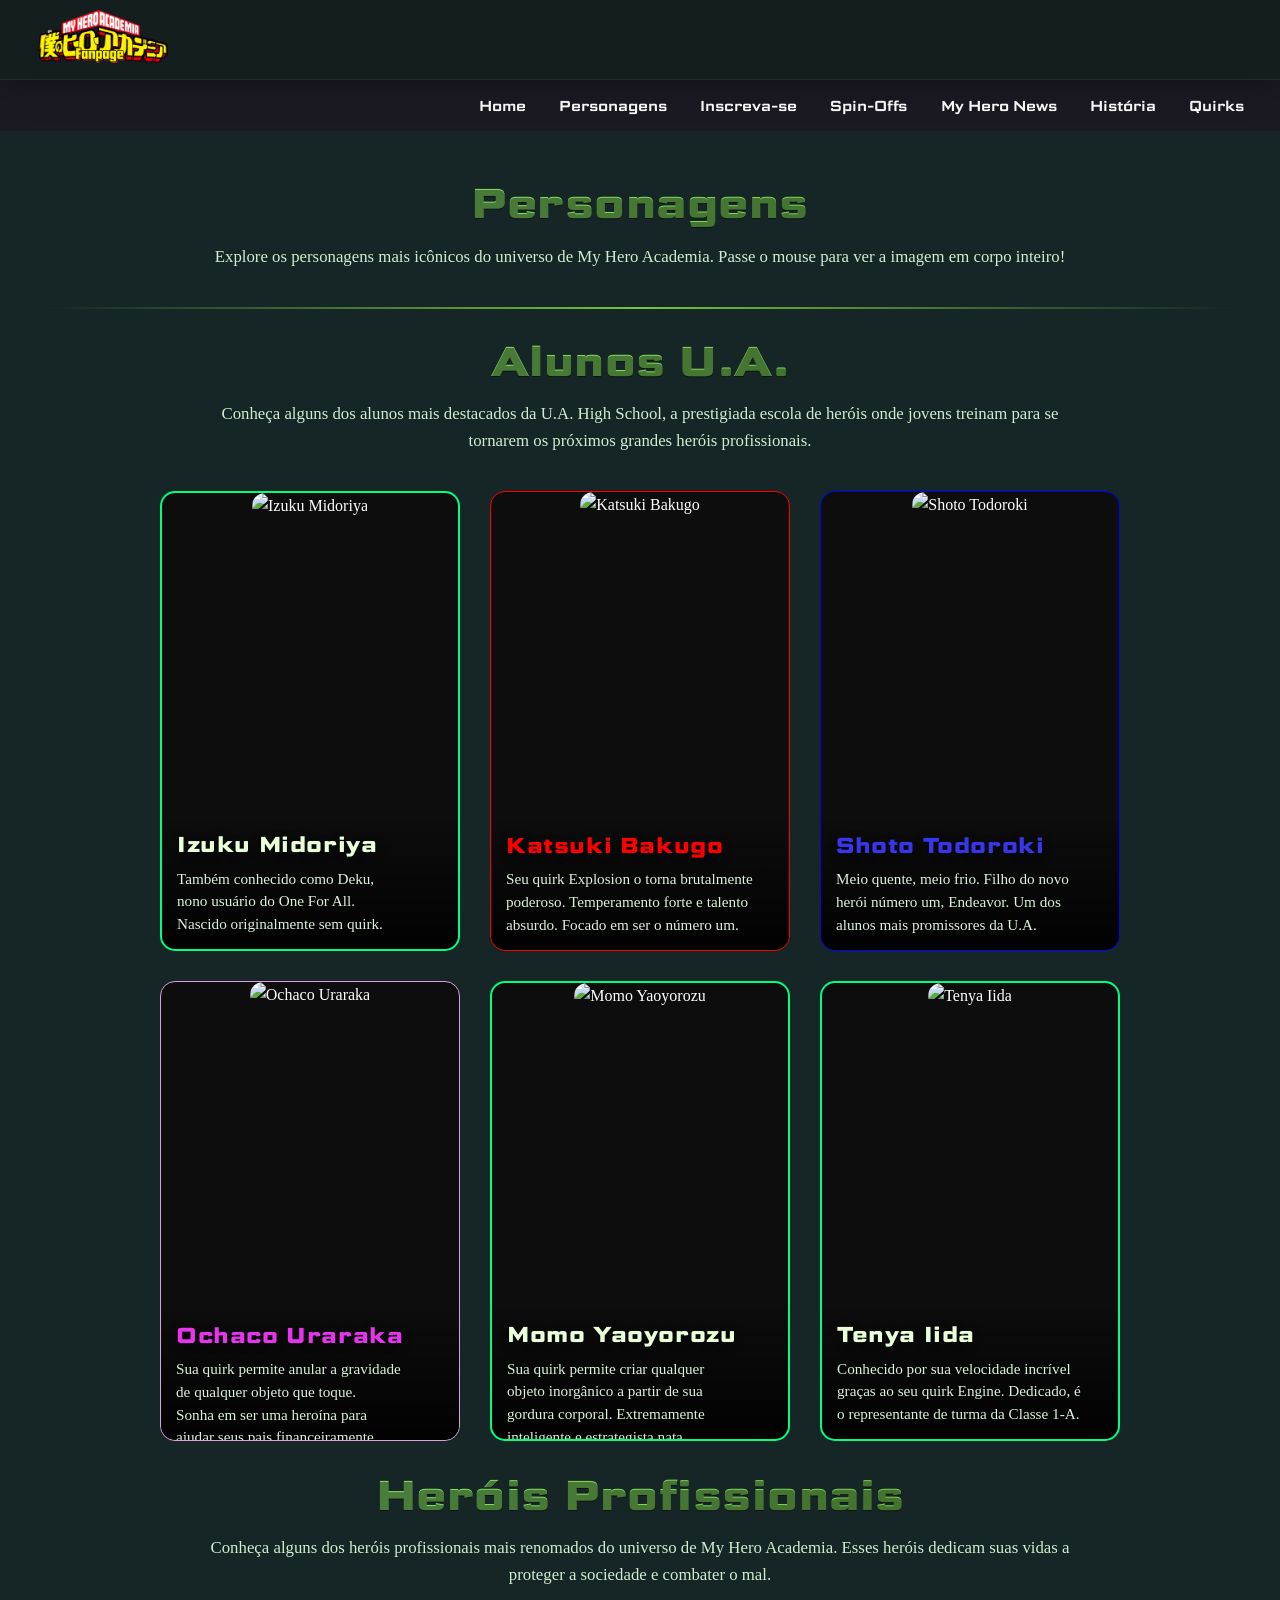
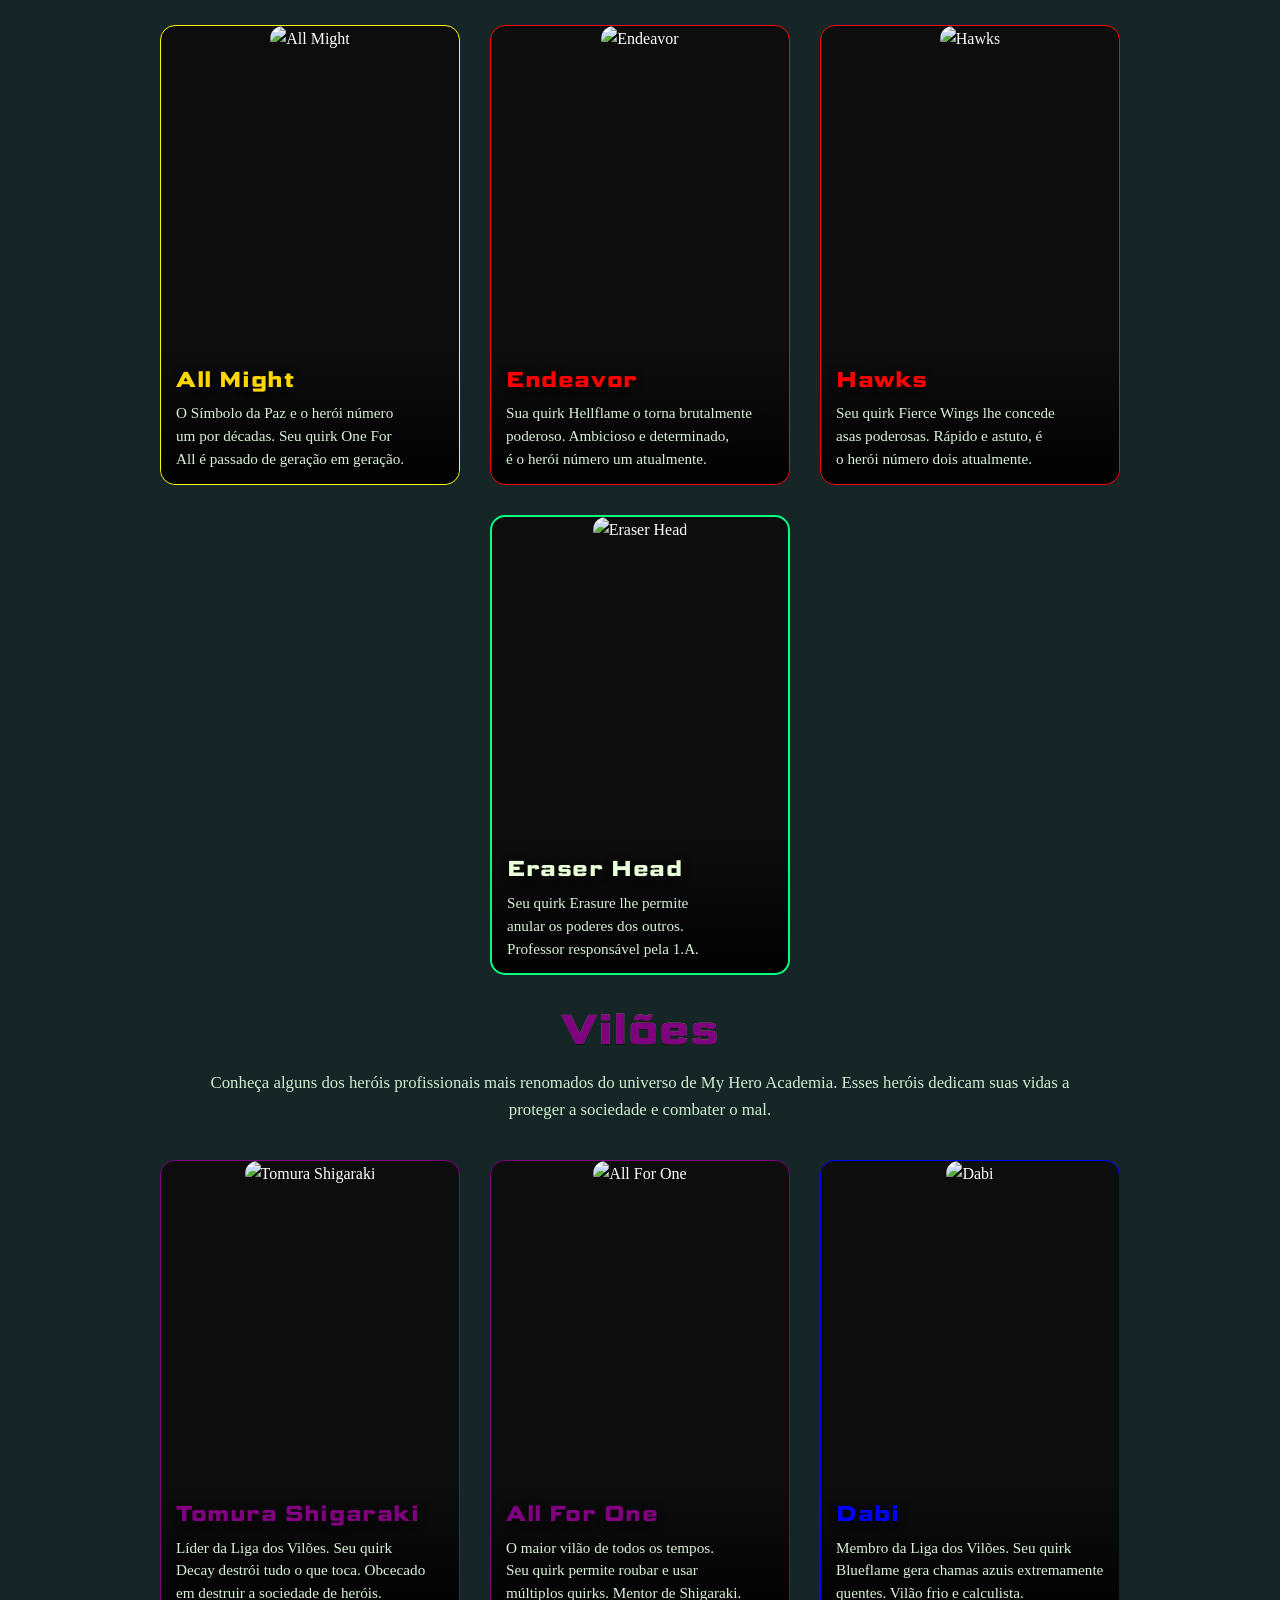
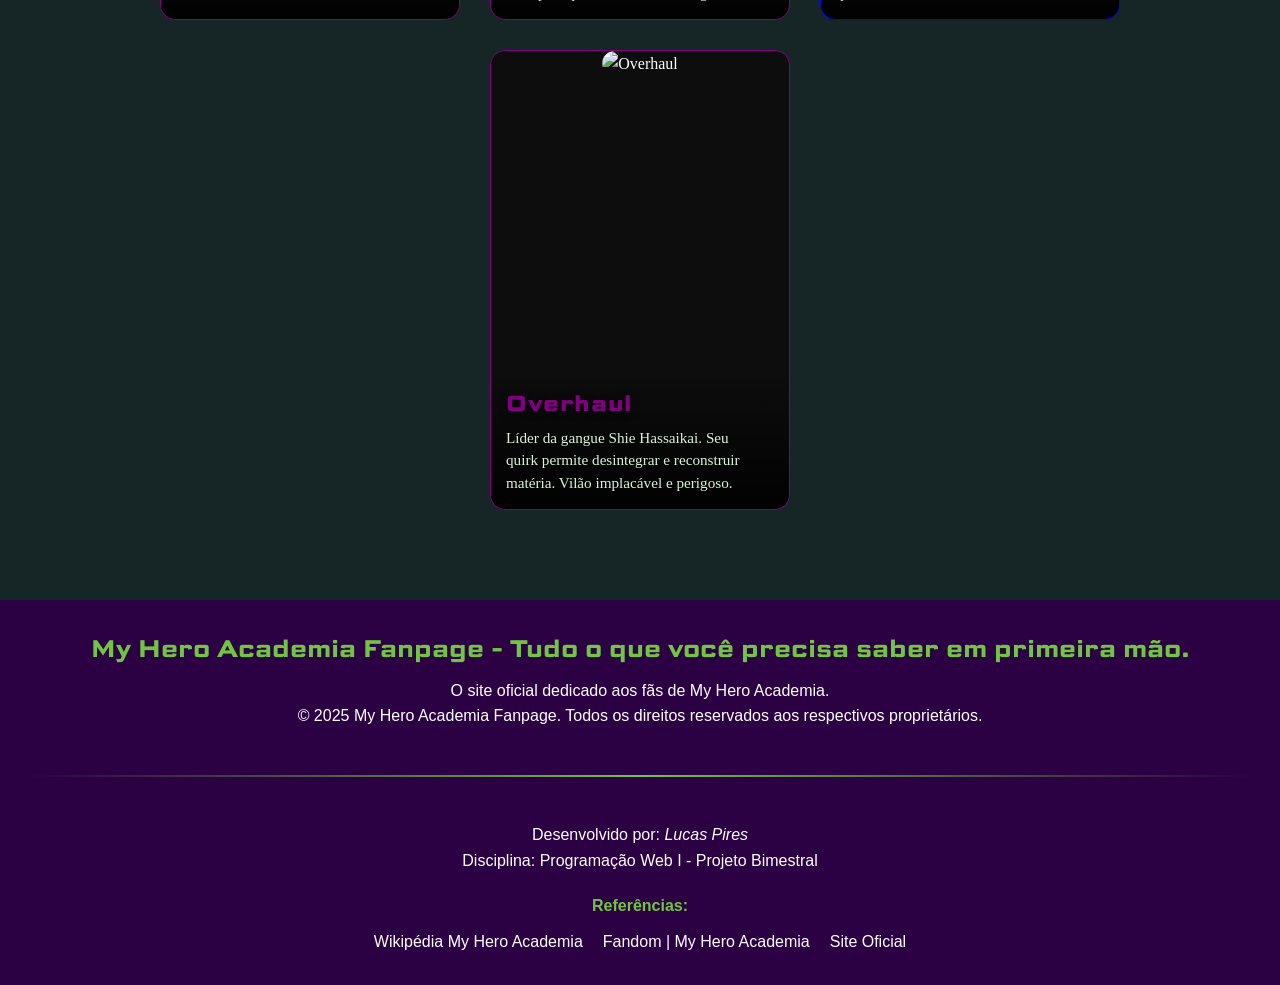
==== paginas/personagens/personagens.html @ e218131f "Project base version uploaded V.1.0 Upload inicial contendo todos os arquivos do projeto: páginas HT" ====
<!DOCTYPE html>
<html lang="pt-br">

<head>
    <meta charset="UTF-8">
    <meta name="viewport" content="width=device-width, initial-scale=1.0">
    <meta name="author" content="Lucas Pires">
    <title> Boku no Hero Fanpage | Personagens </title>
    <link rel="stylesheet" href="../../style.css">
    <link rel="stylesheet" href="../../css/personagens.css">
    <link rel="shortcut icon" href="../../imagens/ico/ua.ico" type="image/x-icon">
</head>

<body>

    <div class="container-header-nav">
        <header class="header-opacidade">
            <a href="../../index.html">
                <img src="../../imagens/logo.png" alt="Logo de Boku No Hero Academia" class="logo">
            </a>
        </header>

        <nav class="navbar">
            <ul class="nav-list">
                <li><a href="../../index.html" class="nav-link" title="Acesse a página inicial.">Home</a></li>
                <li><a href="personagens.html" class="nav-link"
                        title="Conheça os personagens de Boku No Hero Academia.">Personagens</a></li>
                <li><a href="../inscricao/inscricao.html" class="nav-link"
                        title="Inscreva-se no Fan Clube de Boku No Hero Academia e realize sua matrícula na U.A.">Inscreva-se</a>
                </li>
                <li><a href="../spin-offs/spin-offs.html" class="nav-link"
                        title="Descubra todos os Spin-Offs de Boku No Hero Academia.">Spin-Offs</a></li>
                <li><a href="../mhn/my-hero-news.html" class="nav-link"
                        title="Página noticiária que se passa no universo da obra.">My Hero News</a></li>
                <li><a href="../historia/historia.html" class="nav-link"
                        title="Descubra a história de Boku No Hero Academia.">História</a></li>
                <li><a href="../quirks/quirks.html" class="nav-link"
                        title="Conheça os Quirks, os poderes especiais de Boku No Hero Academia.">Quirks</a></li>
            </ul>
        </nav>
    </div>

    <main id="personagens">

        <h1 class="titulo-pagina">Personagens</h1>
        <p class="descricao-pagina">
            Explore os personagens mais icônicos do universo de My Hero Academia.
            Passe o mouse para ver a imagem em corpo inteiro!
        </p>

        <hr style="border: none; height: 2px; background: linear-gradient(90deg, transparent, #72c443, transparent); margin: 20px 0;">

        <h1 class="titulo-pagina">Alunos U.A.</h1>
        <p class="descricao-pagina">
            Conheça alguns dos alunos mais destacados da U.A. High School,
            a prestigiada escola de heróis onde jovens treinam para se tornarem os próximos grandes heróis profissionais.
        </p>

        <div class="cards-container">

            <div class="card-personagem">
                <div class="img-area">
                    <img class="thumb"
                        src="https://preview.redd.it/vigilante-deku-style-v0-ijtyxvzesxpe1.jpeg?width=640&crop=smart&auto=webp&s=872dcbac3f96461f35acb9d9fd3434a95d81e3b7"
                        alt="Izuku Midoriya" style="border-radius: 18px;">

                    <img class="full-body" src="../../imagens/personagens/deku.png" alt="Izuku Midoriya corpo inteiro">
                </div>

                <div class="info-area">
                    <h2>Izuku Midoriya</h2>
                    <p>
                        Também conhecido como Deku, nono usuário do One For All. Nascido originalmente sem quirk.
                    </p>
                </div>
            </div>

            <div class="card-personagem card-bakugo" style="border: 1px solid red;">
                <div class="img-area">
                    <img class="thumb" src="https://i.pinimg.com/736x/92/e4/c5/92e4c5646c1b04efc0bbd9957bdf4e2d.jpg"
                        alt="Katsuki Bakugo" style="border-radius: 18px;">

                    <img class="full-body" src="../../imagens/personagens/bakugo.png"
                        alt="Katsuki Bakugo corpo inteiro">
                </div>

                <div class="info-area">
                    <h2 style="color: red;">Katsuki Bakugo</h2>
                    <p>
                        Seu quirk Explosion o torna brutalmente poderoso.
                        Temperamento forte e talento absurdo. Focado em ser o número um.
                    </p>
                </div>
            </div>

            <div class="card-personagem card-todoroki" style="border: 1px solid blue;">
                <div class="img-area">
                    <img class="thumb"
                        src="https://pm1.aminoapps.com/6490/48141890938c97d7664d46cf19d57b060b70fa75_hq.jpg"
                        alt="Shoto Todoroki" style="border-radius: 18px;">

                    <img class="full-body" src="../../imagens/personagens/todoroki.png"
                        alt="Shoto Todoroki corpo inteiro">
                </div>

                <div class="info-area">
                    <h2 style="color: rgb(54, 54, 235);">Shoto Todoroki</h2>
                    <p>
                        Meio quente, meio frio. Filho do novo herói número um, Endeavor.
                        Um dos alunos mais promissores da U.A.
                    </p>
                </div>
            </div>

            <div class="card-personagem card-uraraka" style="border: 1px solid plum;">
                <div class="img-area">
                    <img class="thumb"
                        src="https://pm1.aminoapps.com/6834/b386e587ccb9576a11d9d908646e8fb440663c0av2_hq.jpg"
                        alt="Ochaco Uraraka" style="border-radius: 18px;">

                    <img class="full-body" src="../../imagens/personagens/uraraka.png"
                        alt="Ochaco Uraraka corpo inteiro">
                </div>

                <div class="info-area">
                    <h2 style="color: rgb(229, 54, 235);">Ochaco Uraraka</h2>
                    <p>
                        Sua quirk permite anular a gravidade de qualquer objeto que toque.
                        Sonha em ser uma heroína para ajudar seus pais financeiramente.
                    </p>
                </div>
            </div>

            <div class="card-personagem">
                <div class="img-area">
                    <img class="thumb"
                        src="https://preview.redd.it/does-momo-yaoyorozu-ever-use-her-lower-body-to-create-v0-bw857d844bzc1.jpeg?auto=webp&s=83d9a5a387cf07139972d1e2f5eb70a03062ea86"
                        alt="Momo Yaoyorozu" style="border-radius: 18px;">

                    <img class="full-body" src="../../imagens/personagens/momo.png" alt="Momo Yaoyorozu corpo inteiro">
                </div>

                <div class="info-area">
                    <h2>Momo Yaoyorozu</h2>
                    <p>
                        Sua quirk permite criar qualquer objeto inorgânico a partir de sua gordura corporal.
                        Extremamente inteligente e estrategista nata.
                    </p>
                </div>
            </div>

            <div class="card-personagem">
                <div class="img-area">
                    <img class="thumb"
                        src="https://images-wixmp-ed30a86b8c4ca887773594c2.wixmp.com/f/4319c4ea-3335-4fc3-8ff4-f55644d2c1c8/dbn10u2-08b107bd-9437-4ea1-8387-e49a926c5c4f.png?token=eyJ0eXAiOiJKV1QiLCJhbGciOiJIUzI1NiJ9.[base64].fahmNFC7sOkbP_rhOL8w3tUUQLDtYwYJjwqihrWiUcc"
                        alt="Tenya Iida" style="border-radius: 18px;">

                    <img class="full-body" src="../../imagens/personagens/iida.png" alt="Tenya Iida corpo inteiro">
                </div>

                <div class="info-area">
                    <h2>Tenya Iida</h2>
                    <p>
                        Conhecido por sua velocidade incrível graças ao seu quirk Engine.
                        Dedicado, é o representante de turma da Classe 1-A.
                    </p>
                </div>
            </div>
        </div>

        <div class="espacamento"></div>

        <h1 class="titulo-pagina">Heróis Profissionais</h1>
        <p class="descricao-pagina">
            Conheça alguns dos heróis profissionais mais renomados do universo de My Hero Academia.
            Esses heróis dedicam suas vidas a proteger a sociedade e combater o mal.
        </p>

        <div class="espacamento"></div>

        <div class="cards-container">

            <div class="card-personagem card-allmight" style="border: 1px solid yellow;">
                <div class="img-area">
                    <img class="thumb card-allmight"
                        src="https://static0.colliderimages.com/wordpress/wp-content/uploads/2025/06/all-might-standing-in-the-sun-in-my-hero-academia-season-1.png?w=1200&h=675&fit=crop"
                        alt="All Might" style="border-radius: 18px;">

                    <img class="full-body" src="../../imagens/personagens/allmight.png" alt="All Might corpo inteiro">
                </div>

                <div class="info-area">
                    <h2 style="color: gold;">All Might</h2>
                    <p>
                        O Símbolo da Paz e o herói número um por décadas.
                        Seu quirk One For All é passado de geração em geração.
                    </p>
                </div>
            </div>

            <div class="card-personagem card-bakugo" style="border: 1px solid red;">
                <div class="img-area">
                    <img class="thumb"
                        src="https://encrypted-tbn0.gstatic.com/images?q=tbn:ANd9GcRVinLU0cwctUr1KSZgvYWrviCswihO_feOXg&s"
                        alt="Endeavor" style="border-radius: 18px;">

                    <img class="full-body" src="../../imagens/personagens/endeavor.png" alt="Endeavor corpo inteiro">
                </div>

                <div class="info-area">
                    <h2 style="color: red;">Endeavor</h2>
                    <p>
                        Sua quirk Hellflame o torna brutalmente poderoso.
                        Ambicioso e determinado, é o herói número um atualmente.
                    </p>
                </div>
            </div>

            <div class="card-personagem card-bakugo" style="border: 1px solid red;">
                <div class="img-area">
                    <img class="thumb" src="https://sm.ign.com/ign_br/screenshot/default/hawks-2_d3cd.png" alt="Hawks"
                        style="border-radius: 18px;">

                    <img class="full-body" src="../../imagens/personagens/hawks.png" alt="Hawks corpo inteiro">
                </div>

                <div class="info-area">
                    <h2 style="color: red;">Hawks</h2>
                    <p>
                        Seu quirk Fierce Wings lhe concede asas poderosas.
                        Rápido e astuto, é o herói número dois atualmente.
                    </p>
                </div>
            </div>

            <div class="card-personagem">
                <div class="img-area">
                    <img class="thumb"
                        src="https://static0.cbrimages.com/wordpress/wp-content/uploads/2020/02/My-Hero-Academia-Eraserhead.jpg"
                        alt="Eraser Head" style="border-radius: 18px;">

                    <img class="full-body" src="../../imagens/personagens/eraserhead.png"
                        alt="Eraser Head corpo inteiro">
                </div>

                <div class="info-area">
                    <h2>Eraser Head</h2>
                    <p>
                        Seu quirk Erasure lhe permite anular os poderes dos outros.
                        Professor responsável pela 1.A.
                    </p>
                </div>
            </div>
        </div>

        <div class="espacamento"></div>

        <div class="espacamento"></div>

        <h1 class="titulo-pagina" id="viloes" style="color: purple;">Vilões</h1>
        <p class="descricao-pagina">
            Conheça alguns dos heróis profissionais mais renomados do universo de My Hero Academia.
            Esses heróis dedicam suas vidas a proteger a sociedade e combater o mal.
        </p>

        <div class="espacamento"></div>

        <div class="cards-container">

            <div class="card-personagem card-shigaraki" style="border: 1px solid purple;">
                <div class="img-area">
                    <img class="thumb"
                        src="https://us.oricon-group.com/upimg/detail/1000/1411/img660/558c6dafe0c0521a9975964822cdf79f.jpg"
                        alt="Tomura Shigaraki" style="border-radius: 18px;">

                    <img class="full-body" src="../../imagens/personagens/shigaraki.png" alt="Tomura Shigaraki corpo inteiro">
                </div>

                <div class="info-area">
                    <h2 style="color: purple;">Tomura Shigaraki</h2>
                    <p>
                        Líder da Liga dos Vilões. Seu quirk Decay destrói tudo o que toca.
                        Obcecado em destruir a sociedade de heróis.
                    </p>
                </div>
            </div>

            <div class="card-personagem card-shigaraki" style="border: 1px solid purple;">
                <div class="img-area">
                    <img class="thumb"
                        src="https://criticalhits.com.br/wp-content/uploads/2024/10/d1c0e-17301862035798-1920.webp"
                        alt="All For One" style="border-radius: 18px;">

                    <img class="full-body" src="../../imagens/personagens/afo.png" alt="All For One corpo inteiro">
                </div>

                <div class="info-area">
                    <h2 style="color: purple;">All For One</h2>
                    <p>
                        O maior vilão de todos os tempos. Seu quirk permite roubar e usar múltiplos quirks.
                        Mentor de Shigaraki.
                    </p>
                </div>
            </div>

            <div class="card-personagem card-todoroki" style="border: 1px solid blue;">
                <div class="img-area">
                    <img class="thumb"
                        src="https://preview.redd.it/about-dabi-chapter-430poilers-v0-man7kui5g3gd1.jpeg?auto=webp&s=c94a7bef4c3af1afc68b79888083f3935654dbf1"
                        alt="Dabi" style="border-radius: 18px;">

                    <img class="full-body" src="../../imagens/personagens/dabi.webp" alt="Dabi corpo inteiro">
                </div>

                <div class="info-area">
                    <h2 style="color: blue;">Dabi</h2>
                    <p>
                        Membro da Liga dos Vilões. Seu quirk Blueflame gera chamas azuis extremamente quentes.
                        Vilão frio e calculista.
                    </p>
                </div>
            </div>

            <div class="card-personagem card-shigaraki" style="border: 1px solid purple;">
                <div class="img-area">
                    <img class="thumb"
                        src="https://blogger.googleusercontent.com/img/b/R29vZ2xl/AVvXsEiLCEp93U_6q-Q7-eslTsYLpUkWWpGaFiAHg32x3AptVSkq-Pe27MSl23SMlAalpjS7J4kW5cLqo49YqmwoTzWIhrMX_PhKgOCtO5fFR7ID1OPmrAYR3LLWjU_hzkBu-7jI4jjHIgwpoTsZOs1wxqZkRElfmn4SzTE7hKnIcmtauDIB4klN6SmpBOPz4Vyy/s1280/Overhaul%20Individualidades%20de%20Boku%20no%20Hero%20Academia.jpeg"
                        alt="Overhaul" style="border-radius: 18px;">

                    <img class="full-body" src="../../imagens/personagens/overhaul.webp" alt="Overhaul corpo inteiro">
                </div>

                <div class="info-area">
                    <h2 style="color: purple;">Overhaul</h2>
                    <p>
                        Líder da gangue Shie Hassaikai. Seu quirk permite desintegrar e reconstruir matéria.
                        Vilão implacável e perigoso.
                    </p>
                </div>
            </div>
        </div>

    </main>

    <footer>
        <div class="footer-content">
            <div class="footer-info">
                <h2>My Hero Academia Fanpage - Tudo o que você precisa saber em primeira mão.</h2>
                <p>O site oficial dedicado aos fãs de My Hero Academia.</p>
                <p>&copy; 2025 My Hero Academia Fanpage. Todos os direitos reservados aos respectivos proprietários.</p>
                <br>
                <hr>
                <br>
                <p>Desenvolvido por: <i>Lucas Pires</i> </p>
                <p>Disciplina: Programação Web I - Projeto Bimestral</p>

                <div class="footer-links">
                    <h4>Referências:</h4>
                    <ul>
                        <li><a href="https://pt.wikipedia.org/wiki/My_Hero_Academia" target="_blank">Wikipédia My Hero
                                Academia</a></li>
                        <li><a href="https://myheroacademia.fandom.com/wiki/My_Hero_Academia_Wiki"
                                target="_blank">Fandom | My Hero Academia </a></li>
                        <li><a href="https://heroaca.com/" target="_blank">Site Oficial</a></li>
                    </ul>
                </div>
            </div>
        </div>
    </footer>
</body>

</html>
---- style.css ----
* {
    margin: 0;
    padding: 0;
    box-sizing: border-box;
}

html{
    scroll-padding-top: 160px; /* Espaço para o header fixo ao usar âncoras */
    scroll-behavior: smooth; /* Suaviza a rolagem para âncoras internas */
}

/*
    Fontes
    - Importa fontes remotas (Google Fonts) e registra fontes locais com @font-face.
*/

@import url('https://fonts.googleapis.com/css2?family=Inter:ital,opsz,wght@0,14..32,100..900;1,14..32,100..900&family=Science+Gothic:wght@100..900&display=swap');

@font-face {
    font-family: 'Futura Display';
    src: url('arquivos-fonte/Futura-display/Futura\ Display.otf') format('opentype');
    font-weight: normal;
    font-style: normal; 
    font-display: swap; /* Evita o "flash" de texto sem estilo */
}

@font-face {
    font-family: 'Science Gothic';
    src: url("arquivos-fonte/Science-gothic/ScienceGothic-VariableFont_CTRS\,slnt\,wdth\,wght.ttf") format('truetype');
    font-weight: 100 900; /* Fonte variável: define o intervalo de pesos */
    font-style: normal;
    font-display: swap; 
}

/* Fim do upload das fontes */

/*
    Body (configurações globais)
    - Cor de fundo principal, cor do texto e altura de linha base para legibilidade.
*/
body {
    background: #162525;
    color: rgb(255, 255, 255);
    line-height: 1.6;
}

/*
    Scrollbar personalizada (WebKit)
    - Apenas navegadores baseados em WebKit reconhecem estes seletores.
    - Ajuste de track/thumb para combinar com o tema escuro.
*/

html::-webkit-scrollbar { /* Seleciona a scrollbar inteira */
    width: 7px;
}

html::-webkit-scrollbar-track { /* Fundo da scrollbar */
    background: rgba(15, 29, 59, 0.432);
    backdrop-filter: blur(6px);
    border-radius: 20px;
}

html::-webkit-scrollbar-thumb { /* Visão da scrollbar */
    background: linear-gradient(130deg, #00ff85, #00c75c);
    background-size: 300% 300%;
    border-radius: 20px;
}

/*
    Logo
    - Regras para o link que envolve a logo (`header a`) e para a imagem da logo (`.logo`).
    - Preferi controlar tamanho pela imagem (width/height) para manter a proporção.
*/

header a {
    display: block;
    width: 12%;
    padding-top: 1px;
}

.logo {
    width: 90%;
    height: auto;
    transition: transform 0.3s ease;
}

.logo:hover {
    transform: scale(1.05);
}

/*
    Header & Navbar container
    - Agrupa 'header' e 'nav' para facilitar o posicionamento do topo (sticky).
    - 'z-index' alto evita que o conteúdo role por cima do topo.
*/

.container-header-nav {
    position: sticky; /* Mantém no topo ao rolar */
    top: 0; /* Fica colado ao topo da viewport */
    z-index: 1000; /* Garante que fique acima do conteúdo */
    display: flex;
    flex-direction: column;
    width: 100%;
}

header {
    /* vidro fosco: tentativa de fazer igual ao ".painel-vidro" */
    background: rgba(20, 20, 20, 0.36);
    backdrop-filter: blur(12px); /* efeito de desfoque */
    -webkit-backdrop-filter: blur(12px); /* suporte Safari */
    border-bottom: 1px solid rgba(255, 255, 255, 0.06);
    display: flex;
    align-items: center;
    padding: 0.8rem 3%;
    height: 80px;
    box-shadow: 0 8px 32px rgba(0, 0, 0, 0.28);
    transition: background 0.25s ease, transform 0.2s ease, box-shadow 0.25s ease; /* transições suaves */
    position: relative;
    z-index: 1000;
}

header:hover {
    transform: translateY(-2px); /* leve elevação */
    box-shadow:
        0 6px 16px rgba(6, 239, 72, 0.7),
        0 18px 40px rgba(6, 239, 72, 0.26),
        0 0 56px rgba(6, 239, 72, 0.14);
        /* brilho verde ao redor */
}

.header-opacidaede {
    background: rgba(20, 20, 20, 0.4);
}

/*
    Navbar (barra de navegação)
    - Contém os links principais do site. Preferi que o fundo e o efeito visual
    não tornem os itens clicáveis semi-translúcidos; por isso usei cores com alpha
    apenas no background ou pseudo-elementos para overlay.
*/

.navbar {
    background: rgba(28, 26, 36, 0.9);
    display: flex;
    justify-content: flex-end; /* Alinha os links à direita */
    padding: 1% 2%;
}

.nav-list {
    list-style: none; /* Remove marcadores padrão */
    display: flex;
    gap: 1vw; /* Espaçamento entre os links, 1vw = 1% da largura da viewport */
    align-items: center;
    margin: 0;
    padding: 0;
}

/*
    Links da Navbar
    - Estilização dos links: cor, "peso" e padding. Usei 'position: relative'  para o
    pseudo-elemento que cria o underscore animado (linha que cresce no hover).
*/

.nav-link {
    color: #fff;
    text-decoration: none;
    font-family: 'Science Gothic', sans-serif;
    font-weight: 500;
    font-size: 0.9rem;
    padding: 0.4vh 0.8vw;
    border-radius: 7px;
    transition: all 0.3s ease;  /* Transição suave para hover */
    position: relative;
    overflow: hidden; /* Garante que o underscore não ultrapasse os limites do link */
}

.nav-link::after {
    content: ""; /* Elemento vazio para o efeito */
    position: absolute; /* Posição absoluta dentro do link */
    bottom: -5px; /* Posicionado um pouco abaixo do texto */
    left: 0;
    width: 0;
    height: 3px;
    background-color: #b00ef5;
    transition: width 0.5s ease;  /* Animação suave */
}

.nav-link:hover::after {
    width: 100%;
}

.nav-link:hover {
    color: #b00ef5;
    text-shadow: /* brilho roxo ao redor do texto */
        0 0 20px #b00ef5,
        0 0 40px #b00ef5;
}

/* Div para efeito/fundo */
#bgdiv {
    position: fixed; /* Fixa na tela */
    top: 0;
    left: 0;
    width: 100%;
    height: 100%;
    z-index: -10; /* Fica atrás de todo o conteúdo */
    pointer-events: none; /* Não interfere na interação do usuário */
    opacity: 0.6;
}

/* Seção Hero */
.secao-hero { 
    display: flex;
    position: relative;
    min-height: 100vh;
    align-items: center;
    justify-content: center;
    overflow: hidden; /* Esconde transbordamentos */
}

/*
    Halftone overlay (pontilhados)
    - Uma camada decorativa sobre a seção hero para dar textura.
    - 'pointer-events: none' para não interferir na interação do usuário.
*/
.sobreposicao-halftone {
    position: absolute;
    inset: 0;
    background-image: radial-gradient(circle, rgba(255, 255, 255, 0.15) 2px, transparent 2.5px);
    background-size: 15px 15px;
    mask-image: linear-gradient(to bottom, black 20%, transparent 100%); /* Desvanece para baixo */
    -webkit-mask-image: linear-gradient(to bottom, black 20%, transparent 100%); /* Suporte Safari */
    pointer-events: none;
}

/*
    Sombras/luar colorido por trás do conteúdo
    - Círculos muito borrados que criam manchas de cor suaves no background.
    - z-index: usei -5 para posicionar essas sombras acima do bgdiv
    ('#bgdiv' tem z-index: -10) mas atrás do conteúdo principal.
*/
.sombra {
    position: absolute; /* Posicionamento absoluto dentro da seção hero */
    width: 24rem;
    height: 24rem;
    border-radius: 50%; /* Forma circular */
    filter: blur(100px); /* Borrão intenso para suavizar as bordas */
    animation: pulse 4s cubic-bezier(0.4, 0, 0.6, 1) infinite; /* Animação de pulso suave */
    will-change: transform, opacity, filter; /* otimização de performance */
    z-index: -5;
    pointer-events: none;
}

.sombra-verde {
    top: 33%;
    left: 25%;
    background: rgba(23, 117, 50, 0.7);
}

.sombra-roxa {
    bottom: 25%;
    right: 25%;
    background: rgba(99, 5, 154, 0.7);
    animation-delay: 1s;
}

/* Pulse: variação de escala, opacidade e blur para um efeito sutil de respiração */
@keyframes pulse {
    0% {
        transform: scale(0.98);
        opacity: 0.82;
        filter: blur(100px);
    }  /* A animação começa aqui, com escala menor, opacidade reduzida e blur maior */

    50% {
        transform: scale(1.06);
        opacity: 1;
        filter: blur(60px);
    } /* No meio da animação, a escala aumenta, a opacidade fica total e o blur diminui */

    100% {
        transform: scale(0.98);
        opacity: 0.82;
        filter: blur(100px);
    } /* A animação retorna ao estado inicial */
}


/* Tamanho título Hero */

.hero-title {
    font-size: 4.5rem; /* 1rem equivale a 16px da fonte base */
    font-weight: 400;
    font-style: italic;
    line-height: 1; /* Altura da linha igual ao tamanho da fonte */
    margin-bottom: 0.5rem;
    margin-top: 60px;
    position: relative;
    display: grid;
    place-items: center;
}

@media (min-width: 768px) {
    .hero-title {
        font-size: 8rem;
    }
} /* Faz com que o título aumente em telas maiores */

.gradient-text {
    background: linear-gradient(to right, #ffffff, #6b7280);
    /* background-clip serve para colocar o fundo (cor ou imagem) dentro do texto, fazendo o texto "herdar" esse fundo. */
    -webkit-background-clip: text; /* Clipa o background para o texto no Safari/Chrome */
    background-clip: text; /* Clipa o background para o texto no Firefox e outros navegadores */
    color: transparent;
    margin-bottom: 5px;
    font-family: 'Futura Display', sans-serif;
}

.text-outline {
    -webkit-text-stroke: 1px white; /* contorno branco */
    color: rgba(0, 0, 0, 0.2);
    font-weight: 900;
    z-index: 10;
    position: relative;
}

/* Citação */

.quote-box {
    margin-top: 2rem;
    display: flex;
    justify-content: center;
}

.quote-card {
    padding: 1.5rem;
    border-radius: 1rem;
    font-family: 'Science Gothic', sans-serif;
}


/* Painel de "vidro" - Citação */

.painel-vidro {  /* Painel com estética de vidro fosco */
    position: relative;
    overflow: hidden;
    background: rgba(20, 20, 20, 0.38);
    backdrop-filter: blur(12px); /* efeito de desfoque */
    -webkit-backdrop-filter: blur(12px); /* suporte Safari */
    border: 1px solid rgba(255, 255, 255, 0.06);
    box-shadow: 0 8px 32px rgba(0, 0, 0, 0.32);
    transition: background 0.25s ease, transform 0.25s ease, box-shadow 0.25s ease; /* transições suaves */
}

/* brilho superior sutil (reflexo) */

.painel-vidro::before { /* Propriedade antes para brilho */
    content: ''; /* elemento vazio para o efeito */
    position: absolute;
    left: 50%; /* centraliza horizontalmente */
    top: 6px; /* distância do topo */
    transform: translateX(-50%); /* ajusta para centralizar */
    width: 60%;
    height: 8px;
    border-radius: 999px;
    background: linear-gradient(90deg, rgba(255, 255, 255, 0.18), rgba(255, 255, 255, 0.04));
    filter: blur(6px);
    opacity: 0.7;
    pointer-events: none; /* não interfere na interação do usuário */
    z-index: 1; /* fica acima do conteúdo, mas abaixo do texto */
}

/* sombra interna inferior para profundidade */

.painel-vidro::after { /* Propriedade depois para sombra interna */
    content: '';
    position: absolute;
    left: 0; /* alinha à esquerda */
    right: 0; /* alinha à direita */
    bottom: 0; /* alinha ao fundo */
    height: 20px;
    background: linear-gradient(180deg, rgba(0, 0, 0, 0.18), rgba(0, 0, 0, 0.05));
    pointer-events: none;
    opacity: 0.9;
    z-index: 0; /* fica abaixo do conteúdo */
}

/* garantir que o conteúdo do painel fique acima dos pseudo-elementos */

.painel-vidro > * {  /* Seleciona todos os filhos diretos do painel */
    position: relative;
    z-index: 2;
}

/* Pequeno efeito ao passar o mouse: destacar o painel */
.painel-vidro:hover {
    transform: translateY(-3px); /* leve elevação */
    box-shadow: 0 18px 40px rgba(0, 0, 0, 0.45);
}

/* Botão bacana */

.botao-container {
    margin-top: 3rem;
    display: flex;
    justify-content: center;
    align-items: center;
}

.btn-primario {
    position: relative;
    display: inline-flex; 
    align-items: center;
    justify-content: center;
    padding: 1rem 2rem;
    font-weight: bold;
    color: white;
    text-decoration: none;
    border-radius: 50px;
    border: 1px solid rgba(255, 255, 255, 0.2);
    overflow: hidden;
    transition: all 0.2s;
}

.btn-primario:hover {
    background: rgba(255, 255, 255, 0.2);
}

.btn-bg {
    position: absolute;
    inset: 0; /* top: 0; right: 0; bottom: 0; left: 0; */
    margin-top: -0.25rem; /* ajusta para ficar alinhado */
    border-radius: 0.5rem;
    opacity: 0.3;
    background: linear-gradient(to bottom, transparent, transparent, #e5e7eb); 
}

.btn-text {
    position: relative;
    text-transform: uppercase; /* Fica em caps lock */
    letter-spacing: 0.1em;
    font-family: "Science Gothic", sans-serif;
}

.icon-arrow {
    margin-left: 0.5rem;
    transition: transform 0.3s;
}

.btn-primario:hover .icon-arrow {
    transform: translateY(4px);
}


/* Container Sidebar & Article */

.container-sidebar-article {
    display: flex;
    gap: 30px;
    margin: 40px 30px; /* Espaçamento ao redor do container */
    min-height: calc(100vh - 500px); /* Ajuste conforme necessário */
}

/* Sidebar */

.sidebar {
    width: 300px;
    flex-shrink: 0; /* Evita que a sidebar encolha */
    position: sticky; /* Mantém a sidebar visível ao rolar */
    top: 160px;
    align-self: flex-start; /* Alinha ao topo do container */
    height: fit-content; /* Altura ajustada ao conteúdo */
}

.sidebar-content {
    position: relative;
    background: rgba(20, 20, 20, 0.35);
    backdrop-filter: blur(10px); /* efeito de desfoque */
    -webkit-backdrop-filter: blur(10px); /* suporte Safari */
    border-radius: 20px;
    padding: 25px;
    border: 2px solid rgba(114, 196, 67, 0.45);
    box-shadow:
        0 0 12px rgba(114, 196, 67, 0.25),
        0 0 28px rgba(114, 196, 67, 0.18);
    animation: energiaPulseAside 3s infinite ease-in-out;
}

/* brilho de energia pulsante */

@keyframes energiaPulseAside {
    0% {
        box-shadow:
            0 0 10px rgba(114, 196, 67, 0.25), /* 0 0 10px significa um brilho suave */
            0 0 22px rgba(114, 196, 67, 0.12); 
        border-color: rgba(114, 196, 67, 0.45);
    } /* Estado inicial começa com estas definições */

    50% {
        box-shadow:
            0 0 30px rgba(160, 255, 110, 0.75),
            0 0 55px rgba(160, 255, 110, 0.35);
        border-color: rgba(160, 255, 110, 1);
    } /* No meio da animação, o brilho aumenta e a borda fica mais intensa */

    100% {
        box-shadow:
            0 0 10px rgba(114, 196, 67, 0.25),
            0 0 22px rgba(114, 196, 67, 0.12);
        border-color: rgba(114, 196, 67, 0.45);
    } /* A animação retorna ao estado inicial */
}

/* Quando o mouse passa, a energia "aumenta" */
.sidebar-content:hover {
    animation: energiaCarregandoAside 1.5s infinite ease-in-out;
}

@keyframes energiaCarregandoAside {
    0% {
        box-shadow:
            0 0 20px rgba(0, 255, 60, 0.45),
            0 0 45px rgba(0, 255, 60, 0.22);
    }

    50% {
        box-shadow:
            0 0 45px rgba(160, 255, 110, 0.95),
            0 0 75px rgba(160, 255, 110, 0.55);
    }

    100% {
        box-shadow:
            0 0 20px rgba(0, 255, 60, 0.45),
            0 0 45px rgba(0, 255, 60, 0.22);
    }
}

.sidebar-content h3, .sidebar-content h4 {
    color: #72c443;
    margin-bottom: 15px;
    font-family: 'Science Gothic', sans-serif;
    font-weight: 600;
}

.sidebar-list {
    list-style: none;
    margin-bottom: 25px;
}

.sidebar-list li {
    margin-bottom: 8px;
    font-family: 'inter', sans-serif;
}

.sidebar-link {
    color: #b8f0d0;
    text-decoration: none;
    transition: all 0.3s ease;
    display: block;
    padding: 5px 10px;
    border-radius: 8px;
}

.sidebar-link:hover{
    color: #cfa9ee;
    background: rgba(180, 17, 201, 0.1);
    transform: translateX(5px);
}

.links-rapidos ul{
    list-style: none;
}

.links-rapidos li{
    margin-bottom: 8px;
}

/* Article */

.article-content {
    flex: 1; /* Ocupa o espaço restante */
    background: rgba(28, 26, 36, 0.9);
    backdrop-filter: blur(12px); /* efeito de desfoque */
    -webkit-backdrop-filter: blur(12px);  /* suporte Safari */
    border: 1px solid rgba(114, 196, 67, 0.45);
    padding: 30px;
    border-radius: 20px;
    box-shadow: 0 8px 32px rgba(0, 0, 0, 0.28);
    text-align: justify;
    font-family: 'inter', sans-serif;
}


/* Footer */

footer {
    background: #2c0144;
    margin-top: 50px;
    font-family: 'inter', sans-serif;
}

.footer-content {
    padding: 30px;
    text-align: center;
}

.footer-content h2 {
    color: #72c443;
    margin-bottom: 10px;
    font-family: 'Science Gothic', sans-serif;
    font-weight: 600;
}

.footer-info hr {
    border: none; /* Remove a borda padrão */
    height: 2px;
    background: linear-gradient(90deg, transparent, #72c443, transparent);
    margin: 20px 0;
}

.footer-links {
    margin-top: 20px;
}

.footer-links h4 {
    color: #72c443;
    margin-bottom: 10px;
}

.footer-links ul {
    list-style: none;
    display: flex;
    justify-content: center;
    gap: 20px;
    flex-wrap: wrap;
}

.footer-links a {
    color: #ffffff;
    text-decoration: none;
    transition: color 0.3s ease;
}

.footer-links a:hover {
    color: #72c443;
}
---- css/personagens.css ----
/* CSS responsável pelo estilo da página de personagens (personagens.html)

    Notas principais:
    - Estrutura: container -> card-personagem -> img-area (thumb + full-body) -> info-area.
    - Uso intencional de `overflow: visible` para permitir que a imagem full-body "sai a fora"
    e crie um destaque visual sem precisar de markup adicional.
*/

#personagens {
    padding: 40px;
    color: white;
    text-align: center;
}

.titulo-pagina {
    font-family: 'Science Gothic', sans-serif;
    color: #72c443;
    letter-spacing: 0.5px;
    text-shadow: 0 1px 0 rgba(0, 0, 0, 0.45);
    font-size: 2.6rem;
    margin-bottom: 6px;
    /* ligeiro gradiente para dar mais vida ao título */
    background: linear-gradient(90deg, #8ef07a, #72c443);
    -webkit-background-clip: text;
    background-clip: text;
    color: transparent;
}

.descricao-pagina {
    font-size: 1.05rem;
    margin: 0 auto 36px auto;
    max-width: 900px;
    opacity: 0.92;
    line-height: 1.6; /* melhora legibilidade */
    color: #dfffe0;
}

/* CONTAINER DOS CARDS */
.cards-container {
    display: flex;
    flex-wrap: wrap; /* Permite múltiplas linhas */
    justify-content: center;
    gap: 30px;
}

/* CARD
    - Largura/altura fixas para manter consistência visual entre diferentes personagens.
    - `overflow: visible` é necessário para o efeito de imagem que "escapa" do container.
*/
.card-personagem {
    width: 300px;
    height: 460px;
    background: #0d0d0d;
    border: 2px solid #00ff80;
    border-radius: 15px;
    position: relative;
    overflow: visible;
    transition: transform .3s ease, box-shadow .3s ease; 
}

.card-personagem:hover {
    transform: scale(1.05); /* Leve zoom ao passar o mouse */
    box-shadow: 0 0 20px #00ff80;
}

/* ÁREA VISUAL DO CARD (IMAGEM)
    - Contém a thumbnail e a imagem full-body.
    - `position: relative` para ancorar o posicionamento absoluto do full-body.
*/
.img-area {
    position: relative;
    width: 100%;
    height: 70%;
    overflow: visible;
}

/* Thumb (imagem inicial de fundo)
    - `object-fit: cover` é usado para preencher o espaço de maneira proporcional;
*/
.img-area .thumb {
    width: 100%;
    height: 100%;
    object-fit: cover; /* Cobre todo o contêiner */
    transition: .4s ease;
}

/* Escurece + desfoca no hover para destacar o full-body */
.card-personagem:hover .thumb {
    filter: brightness(0.3) blur(3px);
}

/* PERSONAGEM CORPO INTEIRO (full-body)
    - Posicionamento absoluto centralizado.
    - `bottom: -40px` — faz a imagem "sair" do card criando profundidade.
    - `height: 140%` aumenta a presença visual; monitorar para evitar overflow em telas pequenas.
*/
.img-area .full-body {
    position: absolute;
    left: 50%;
    transform: translateX(-50%); /* Centraliza horizontalmente */
    bottom: -40px;
    height: 140%;
    width: auto;
    opacity: 0; /* Inicialmente invisível */
    filter: brightness(0.4) blur(4px); /* Escurecido e desfocado */
    transition: 0.45s ease; /* Transição suave */
    z-index: 10; /* Acima da thumb */
}

/* Mostra personagem em destaque */
.card-personagem:hover .full-body {
    opacity: 1; /* Torna visível */
    filter: brightness(1) blur(0); /* Remove escurecimento e desfoque */
}

/* INFO (NOME + TEXTO)
    - Barra na base do card com gradiente para garantir legibilidade do texto.
*/
.info-area {
    position: absolute;
    bottom: 0;
    width: 100%;
    height: 30%;
    padding: 15px;
    color: #fff;
    background: linear-gradient(to top, rgba(0, 0, 0, 0.9), transparent);
    text-align: left;
    border-bottom-left-radius: 15px;
    border-bottom-right-radius: 15px;
    overflow: hidden;
}

/* Título do personagem (dentro do info-area)
    - Usa `Science Gothic` para destaque tipográfico.
*/
.info-area h2 {
    font-size: 1.35rem;
    margin: 0 0 6px 0;
    color: #e8ffd8;
    font-family: 'Science Gothic', sans-serif;
    letter-spacing: 0.6px;
    text-transform: capitalize;
    text-shadow: 0 2px 8px rgba(0,0,0,0.55);
}

.info-area p {
    font-size: 0.95rem;
    opacity: 0.95;
    line-height: 1.5; /* espaçamento entre linhas para leitura */
    margin: 0; /* remove espaços indesejados */
    color: #e7ffe6;
    text-wrap: balance;
}

/* Meta/informações pequenas (ex.: Quirk, Aliança, Classe) */
.info-area .info-meta {
    display: block;
    font-size: 0.8rem;
    color: #bfe9b6;
    margin-top: 6px;
    letter-spacing: 0.8px;
    text-transform: uppercase;
    opacity: 0.9;
}

/* Trechos descritivos (bio) com recuo e destaque sutil */
.info-area .bio {
    margin-top: 8px;
    font-size: 0.92rem;
    color: #dfffe0;
    opacity: 0.98;
    line-height: 1.5;
}

/* Estilo específico para os personagens: variações de cor ao hover */
.card-bakugo:hover {
    box-shadow: 0 0 20px #ff7b00;
    border: 1px solid #ff3c00;
}

.card-todoroki:hover {
    box-shadow: 0 0 20px #3399ff;
    border: 1px solid #0066ff;
}

.card-uraraka:hover {
    box-shadow: 0 0 20px pink;
    border: 1px solid plum;
}

.card-allmight:hover {
    box-shadow: 0 0 20px gold;
    border: 1px solid yellow;
}

.card-shigaraki:hover {
    box-shadow: 0 0 20px #800080;
    border: 1px solid #9400d3;
}

.espacamento {
    margin-top: 22px;
}
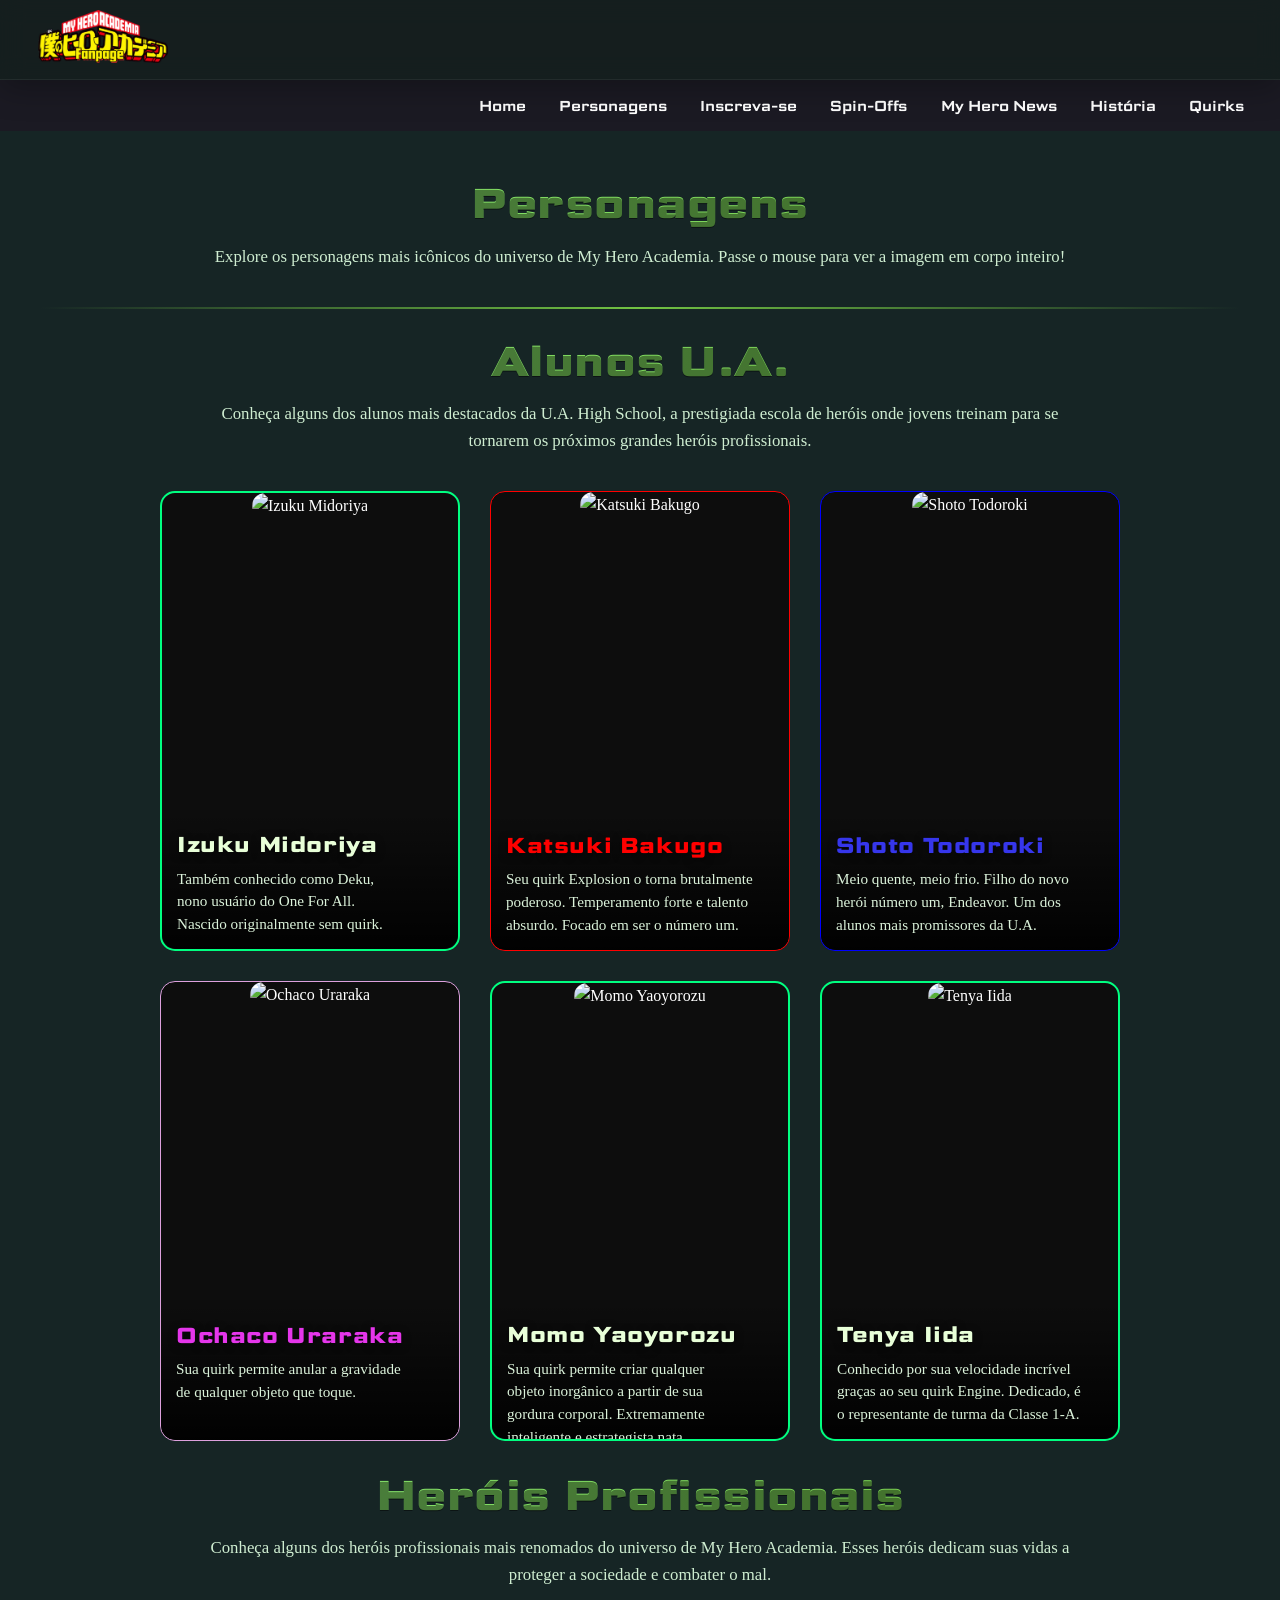
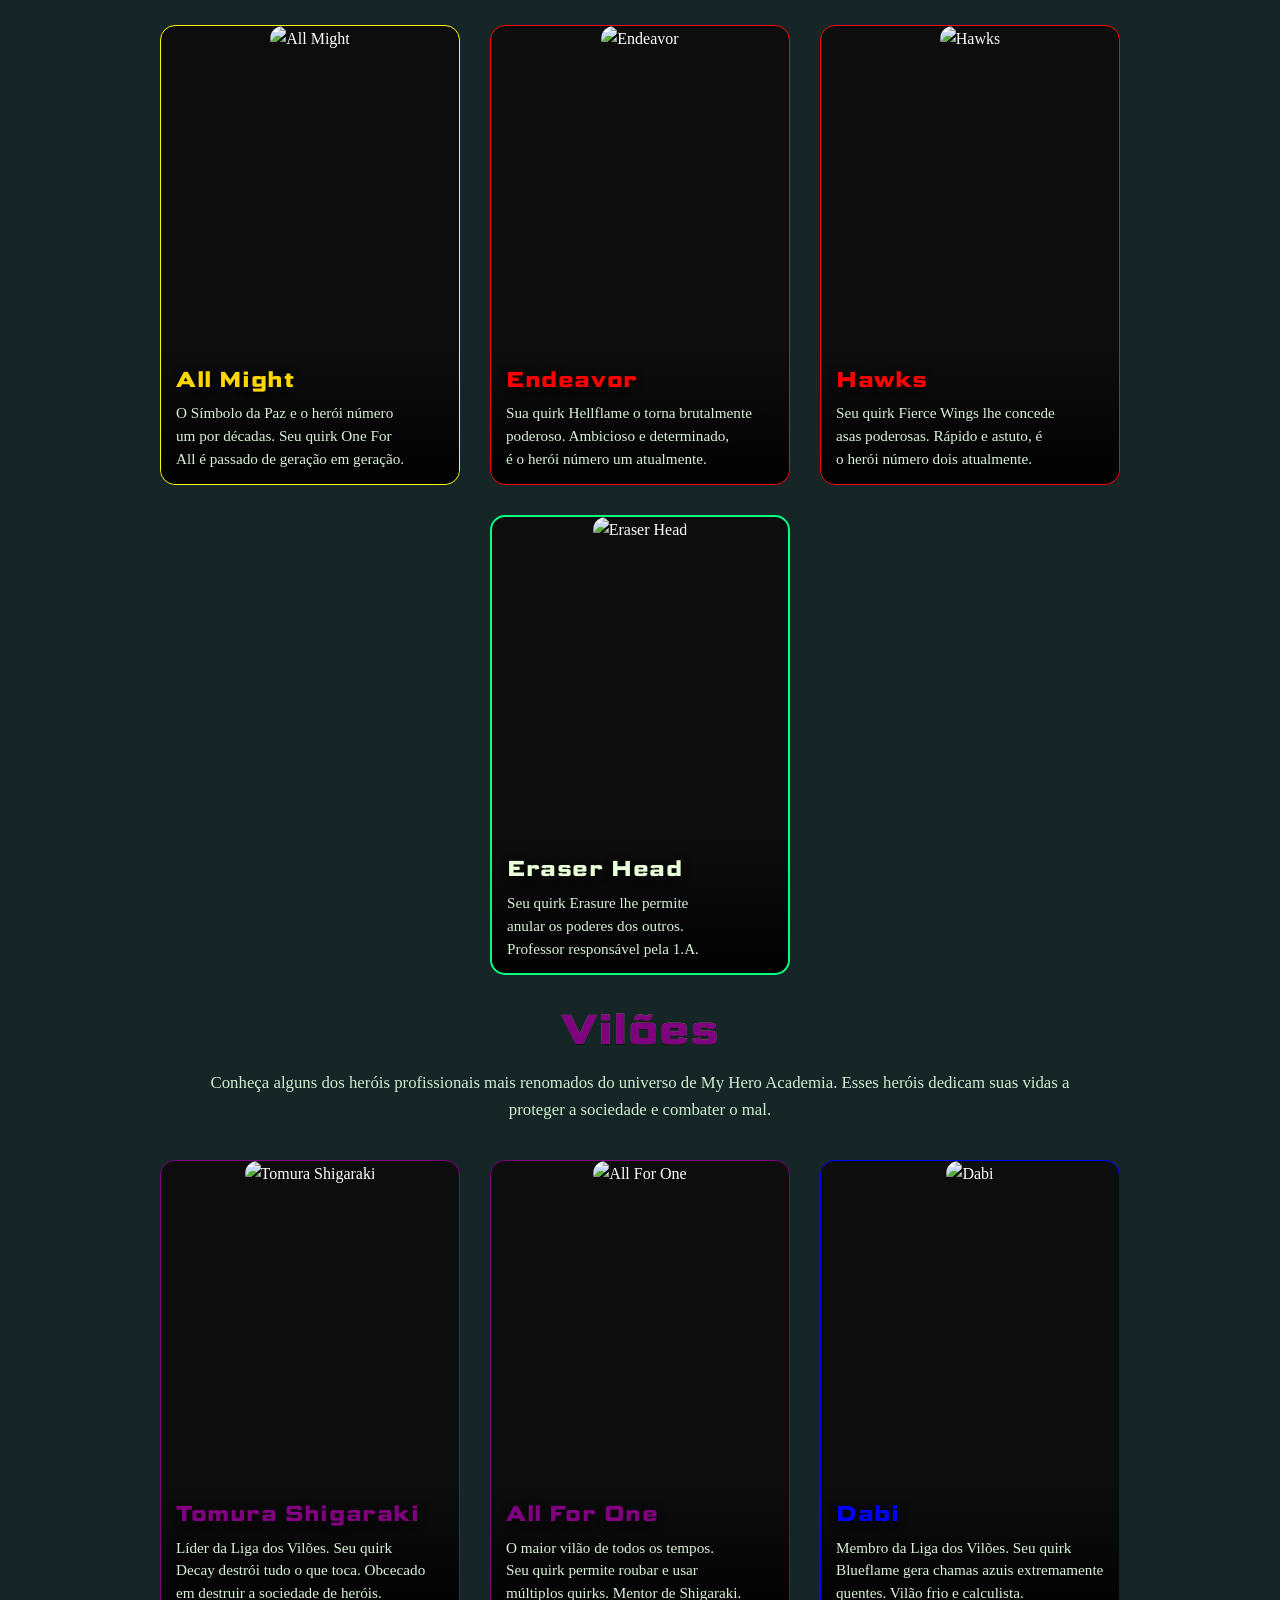
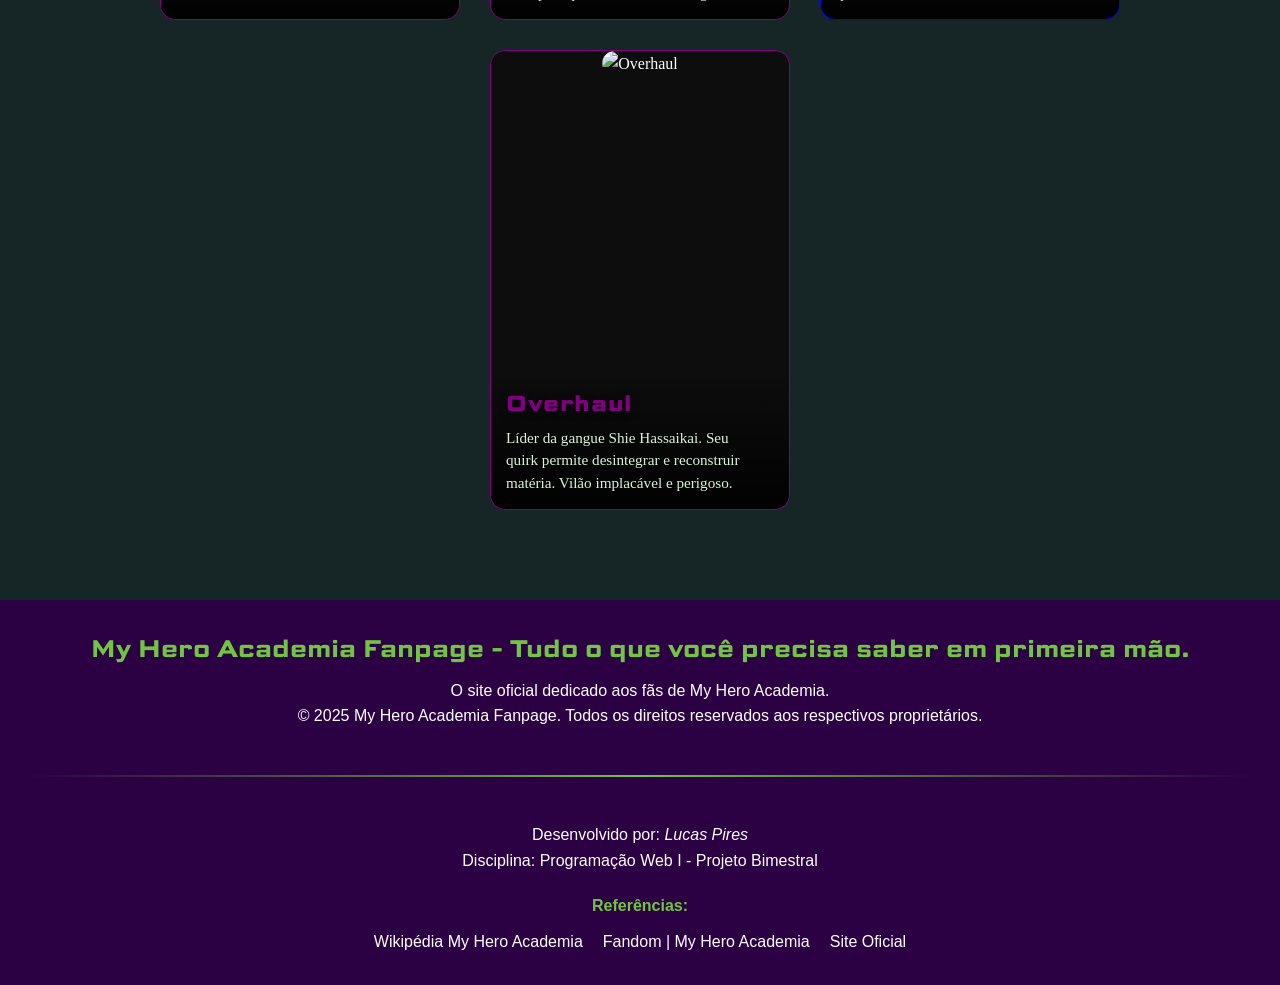
==== commit f415e46e: "Remove sentence about Ochaco Uraraka's aspirations Removed a sentence about Ochaco Uraraka's dream o" ====
--- a/paginas/personagens/personagens.html
+++ b/paginas/personagens/personagens.html
@@ -126,7 +126,6 @@
                     <h2 style="color: rgb(229, 54, 235);">Ochaco Uraraka</h2>
                     <p>
                         Sua quirk permite anular a gravidade de qualquer objeto que toque.
-                        Sonha em ser uma heroína para ajudar seus pais financeiramente.
                     </p>
                 </div>
             </div>
@@ -369,4 +368,4 @@
     </footer>
 </body>
 
-</html>+</html>
